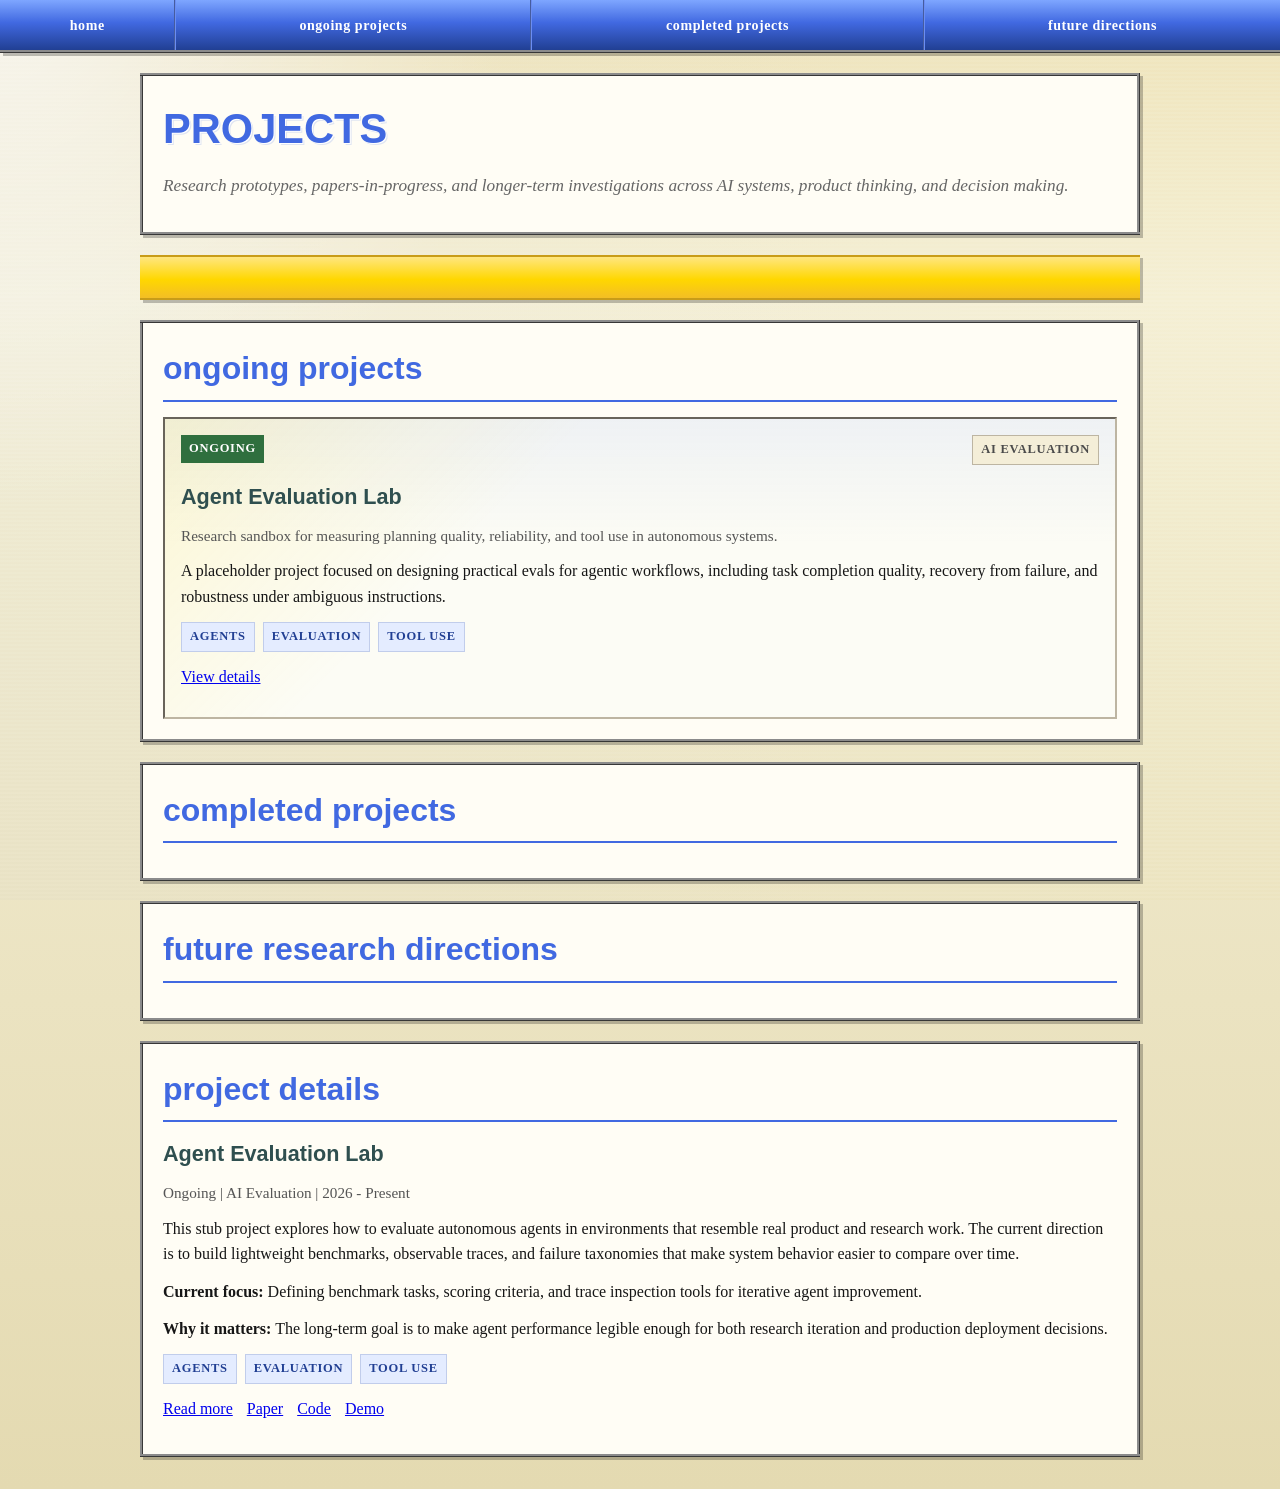
==== pages/projects.html @ 2d826533 "modified:   about.json 	renamed:    headshot.jpg -> images/headshot.jpg 	modified:   index.html 	new" ====
<!DOCTYPE html>
<html lang="en">
<head>
    <meta charset="UTF-8">
    <meta name="viewport" content="width=device-width, initial-scale=1.0">
    <title>Kevin Loving - Projects</title>
    <link rel="stylesheet" href="../style.css">
</head>
<body>
    <div class="navbar">
        <table>
            <tr>
                <td><a href="../index.html">home</a></td>
                <td><a href="#ongoing">ongoing projects</a></td>
                <td><a href="#completed">completed projects</a></td>
                <td><a href="#future">future directions</a></td>
            </tr>
        </table>
    </div>

    <div class="container">
        <table class="section-table">
            <tr>
                <td>
                    <h1>projects</h1>
                    <p class="tagline">Research prototypes, papers-in-progress, and longer-term investigations across AI systems, product thinking, and decision making.</p>
                </td>
            </tr>
        </table>

        <div class="marquee">
            <div class="marquee-content">Ongoing experiments, completed work, and future research directions with clear paths to papers, code, and demos.</div>
        </div>

        <table class="section-table" id="ongoing">
            <tr>
                <td>
                    <h2>ongoing projects</h2>
                    <div class="project-grid" id="ongoing-grid"></div>
                </td>
            </tr>
        </table>

        <table class="section-table" id="completed">
            <tr>
                <td>
                    <h2>completed projects</h2>
                    <div class="project-grid" id="completed-grid"></div>
                </td>
            </tr>
        </table>

        <table class="section-table" id="future">
            <tr>
                <td>
                    <h2>future research directions</h2>
                    <div class="project-grid" id="future-grid"></div>
                </td>
            </tr>
        </table>

        <table class="section-table" id="details">
            <tr>
                <td>
                    <h2>project details</h2>
                    <div id="project-details-list"></div>
                </td>
            </tr>
        </table>
    </div>

    <script>
        const statusSections = {
            ongoing: {
                gridId: 'ongoing-grid',
                ctaLabel: 'View details'
            },
            completed: {
                gridId: 'completed-grid',
                ctaLabel: 'Review outcomes'
            },
            future: {
                gridId: 'future-grid',
                ctaLabel: 'See direction'
            }
        };

        function createTagList(tags) {
            const tagList = document.createElement('div');
            tagList.className = 'tag-list';

            tags.forEach((tag) => {
                const pill = document.createElement('span');
                pill.className = 'tag-pill';
                pill.textContent = tag;
                tagList.appendChild(pill);
            });

            return tagList;
        }

        function appendProjectLinks(container, links) {
            const linkRow = document.createElement('p');
            linkRow.className = 'link-list';

            const detailLink = document.createElement('a');
            detailLink.href = `#${links.slug}`;
            detailLink.textContent = 'Read more';
            linkRow.appendChild(detailLink);

            links.items.forEach((link) => {
                const anchor = document.createElement('a');
                anchor.href = link.url;
                anchor.textContent = link.label;
                linkRow.appendChild(anchor);
            });

            container.appendChild(linkRow);
        }

        function renderProjectCards(projects) {
            projects.forEach((project) => {
                const sectionConfig = statusSections[project.status];
                const grid = document.getElementById(sectionConfig.gridId);

                const card = document.createElement('div');
                card.className = 'project-card';

                const topRow = document.createElement('div');
                topRow.className = 'project-card-top';

                const status = document.createElement('span');
                status.className = `project-status status-${project.status}`;
                status.textContent = project.status_label;
                topRow.appendChild(status);

                const category = document.createElement('span');
                category.className = 'project-category';
                category.textContent = project.category;
                topRow.appendChild(category);

                card.appendChild(topRow);

                const title = document.createElement('h3');
                title.textContent = project.title;
                card.appendChild(title);

                const meta = document.createElement('p');
                meta.className = 'meta';
                meta.textContent = project.meta;
                card.appendChild(meta);

                const summary = document.createElement('p');
                summary.textContent = project.summary;
                card.appendChild(summary);

                card.appendChild(createTagList(project.tags));

                const cta = document.createElement('p');
                cta.className = 'project-cta';

                const ctaLink = document.createElement('a');
                ctaLink.href = `#${project.slug}`;
                ctaLink.textContent = sectionConfig.ctaLabel;
                cta.className = 'link-list';
                cta.appendChild(ctaLink);
                card.appendChild(cta);

                grid.appendChild(card);
            });
        }

        function renderProjectDetails(projects) {
            const details = document.getElementById('project-details-list');

            projects.forEach((project) => {
                const section = document.createElement('div');
                section.className = 'full-text';
                section.id = project.slug;

                const title = document.createElement('h3');
                title.textContent = project.title;
                section.appendChild(title);

                const detailMeta = document.createElement('p');
                detailMeta.className = 'meta';
                detailMeta.textContent = `${project.status_label} | ${project.category} | ${project.timeline}`;
                section.appendChild(detailMeta);

                const overview = document.createElement('p');
                overview.textContent = project.description;
                section.appendChild(overview);

                const focus = document.createElement('p');
                focus.innerHTML = `<strong>Current focus:</strong> ${project.focus}`;
                section.appendChild(focus);

                const outcomes = document.createElement('p');
                outcomes.innerHTML = `<strong>Why it matters:</strong> ${project.impact}`;
                section.appendChild(outcomes);

                section.appendChild(createTagList(project.tags));
                appendProjectLinks(section, { slug: project.slug, items: project.links });

                details.appendChild(section);
            });
        }

        fetch('./projects.json')
            .then((response) => response.json())
            .then((data) => {
                renderProjectCards(data.projects);
                renderProjectDetails(data.projects);
            })
            .catch((error) => {
                console.error('Failed to load projects.json', error);
            });

        const marqueeContent = document.querySelector('.marquee-content');
        if (marqueeContent) {
            marqueeContent.innerHTML = marqueeContent.innerHTML + ' ' + marqueeContent.innerHTML;
        }
    </script>
</body>
</html>
---- style.css ----
:root {
    --page-bg: #f5f0d8;
    --page-accent: #4169e1;
    --page-accent-light: #7ea6ff;
    --page-accent-dark: #213f93;
    --panel-bg: #fffdf5;
    --panel-alt: #ece7d2;
    --border-ui: #8b8b8b;
    --border-soft: #bdb5a2;
    --text-main: #161616;
    --text-muted: #666666;
    --link: #0000ee;
    --link-visited: #551a8b;
    --link-hover: #cc0000;
    --gold: #ffd700;
    --gold-dark: #c89c18;
    --success: #00ff66;
    --shadow: 3px 3px 0 rgba(0, 0, 0, 0.24);
    --content-width: 1000px;
    --space-1: 8px;
    --space-2: 12px;
    --space-3: 16px;
    --space-4: 20px;
    --space-5: 28px;
}

* {
    margin: 0;
    padding: 0;
    box-sizing: border-box;
}

html {
    scroll-behavior: smooth;
}

body {
    background:
        radial-gradient(circle at top left, rgba(255, 255, 255, 0.72), transparent 26%),
        linear-gradient(180deg, #efe4bd 0%, var(--page-bg) 20%, #e4dab1 100%);
    color: var(--text-main);
    font-family: "Times New Roman", Times, serif;
    line-height: 1.6;
}

body::before {
    content: "";
    position: fixed;
    inset: 0;
    pointer-events: none;
    background-image:
        linear-gradient(rgba(255, 255, 255, 0.08) 50%, transparent 50%),
        linear-gradient(90deg, rgba(65, 105, 225, 0.04), rgba(255, 215, 0, 0.03));
    background-size: 100% 4px, 100% 100%;
    opacity: 0.55;
}

a {
    color: var(--link);
    text-decoration: underline;
}

a:visited {
    color: var(--link-visited);
}

a:hover {
    color: var(--link-hover);
}

img {
    max-width: 100%;
    display: block;
}

.navbar {
    position: sticky;
    top: 0;
    z-index: 1000;
    background: linear-gradient(180deg, var(--page-accent-light) 0%, var(--page-accent) 45%, var(--page-accent-dark) 100%);
    border-bottom: 3px ridge var(--border-ui);
    box-shadow: var(--shadow);
}

.navbar table,
.header-table,
.section-table,
.footer-table {
    width: 100%;
    border-collapse: collapse;
}

.navbar td {
    padding: 12px 18px;
    text-align: center;
    border-right: 2px outset #6b8df2;
}

.navbar td:last-child {
    border-right: 0;
}

.navbar a,
.navbar a:visited {
    color: #ffffff;
    text-decoration: none;
    font-size: 14px;
    font-weight: bold;
    text-transform: lowercase;
    letter-spacing: 0.04em;
}

.navbar a:hover {
    color: var(--gold);
    text-decoration: underline;
}

.container {
    width: min(90%, var(--content-width));
    margin: var(--space-4) auto 32px;
    position: relative;
    z-index: 1;
}

.header-table,
.section-table,
.footer-table {
    background: var(--panel-bg);
    border: 3px ridge var(--border-ui);
    box-shadow: var(--shadow);
}

.header-table {
    margin-bottom: var(--space-4);
    background:
        linear-gradient(135deg, rgba(255, 215, 0, 0.11), transparent 40%),
        var(--panel-bg);
}

.section-table {
    margin-bottom: var(--space-4);
}

.footer-table {
    margin-top: var(--space-4);
    background: linear-gradient(180deg, #efefef 0%, #dedede 100%);
}

.header-table td,
.section-table td,
.footer-table td {
    padding: var(--space-4);
}

.header-left {
    width: 70%;
}

.headshot-cell {
    width: 30%;
    text-align: right;
}

h1,
h2,
h3 {
    font-family: "Trebuchet MS", Verdana, sans-serif;
    font-weight: bold;
}

h1 {
    color: var(--page-accent);
    font-size: clamp(2rem, 4vw, 2.6rem);
    margin-bottom: 10px;
    text-shadow: 1px 1px 0 #ffffff, 2px 2px 0 rgba(65, 105, 225, 0.16);
    text-transform: uppercase;
}

h2 {
    color: var(--page-accent);
    font-size: clamp(1.6rem, 3vw, 2rem);
    margin-bottom: 15px;
    padding-bottom: 5px;
    border-bottom: 2px solid var(--page-accent);
}

h3 {
    color: #2f4f4f;
    font-size: 1.35rem;
    margin: 15px 0 10px;
}

p {
    margin-bottom: 12px;
}

ul {
    margin: 0 0 15px 30px;
}

li {
    margin-bottom: 8px;
    line-height: 1.8;
}

.tagline {
    color: var(--text-muted);
    font-size: 1.08rem;
    font-style: italic;
}

.headshot {
    width: 150px;
    height: 150px;
    display: inline-flex;
    align-items: center;
    justify-content: center;
    overflow: hidden;
    border: 3px solid var(--page-accent);
    border-radius: 50%;
    background: #d8d8d8;
    box-shadow: var(--shadow);
    animation: rotate90 3s linear infinite;
}

.headshot img {
    width: 100%;
    height: 100%;
    object-fit: cover;
    border-radius: 50%;
}

.marquee {
    margin: 20px 0;
    overflow: hidden;
    white-space: nowrap;
    background: linear-gradient(180deg, #ffe67f 0%, var(--gold) 55%, #f3be25 100%);
    color: #000000;
    padding: 8px 0;
    border-top: 2px solid var(--gold-dark);
    border-bottom: 2px solid var(--gold-dark);
    box-shadow: var(--shadow);
}

.marquee-content {
    display: inline-block;
    padding-left: 100%;
    font-weight: bold;
    letter-spacing: 0.04em;
    animation: scroll 24s linear infinite;
}

.counter {
    display: inline-block;
    margin: 10px 0;
    padding: 8px 15px;
    border: 2px inset var(--border-ui);
    background: #000000;
    color: var(--success);
    font-family: "Courier New", monospace;
    font-size: 0.9em;
    text-shadow: 0 0 4px rgba(0, 255, 102, 0.6);
}

.construction {
    margin: 20px 0;
    padding: 10px;
    text-align: center;
    font-weight: bold;
    border: 3px ridge var(--border-ui);
    background:
        repeating-linear-gradient(135deg, #ffd54a 0 16px, #111111 16px 32px);
    color: #ffffff;
    text-shadow: 1px 1px 0 #000000;
    letter-spacing: 0.06em;
}

.construction::before,
.construction::after {
    content: " [ ! ] ";
}

.button-table {
    margin: 15px auto;
    border-collapse: separate;
    border-spacing: 10px;
}

.button-list {
    display: flex;
    justify-content: center;
    flex-wrap: wrap;
    gap: 10px;
    margin-top: 15px;
}

.button,
.button:visited {
    display: inline-block;
    padding: 10px 18px;
    color: #1b1b1b;
    text-decoration: none;
    text-transform: uppercase;
    letter-spacing: 0.08em;
    font-size: 0.9em;
    font-weight: bold;
    cursor: pointer;
    background: linear-gradient(180deg, #fff8dc 0%, #e0c98f 100%);
    border: 3px outset #c9a227;
    box-shadow: 2px 2px 0 #6b4f1d;
}

.button:hover {
    color: #8b0000;
    background: linear-gradient(180deg, #ffe9a8 0%, #d7b56d 100%);
    border-style: inset;
}

.writing-grid {
    display: grid;
    grid-template-columns: repeat(auto-fit, minmax(260px, 1fr));
    gap: 16px;
}

.project-grid {
    display: grid;
    grid-template-columns: repeat(auto-fit, minmax(280px, 1fr));
    gap: 16px;
}

.writing-card {
    padding: 16px;
    border: 2px inset var(--border-soft);
    background:
        linear-gradient(180deg, rgba(65, 105, 225, 0.07), transparent 36%),
        #fcfcf5;
}

.project-card {
    padding: 16px;
    border: 2px inset var(--border-soft);
    background:
        linear-gradient(135deg, rgba(255, 215, 0, 0.14), transparent 34%),
        linear-gradient(180deg, rgba(65, 105, 225, 0.07), transparent 42%),
        #fcfcf5;
}

.project-card-top {
    display: flex;
    justify-content: space-between;
    align-items: flex-start;
    gap: 10px;
    margin-bottom: 10px;
}

.project-status,
.project-category,
.tag-pill {
    display: inline-block;
    padding: 4px 8px;
    font-size: 0.78em;
    font-weight: bold;
    letter-spacing: 0.06em;
    text-transform: uppercase;
}

.project-status {
    color: #ffffff;
}

.status-ongoing {
    background: #2f6f3e;
}

.status-completed {
    background: #5a4ea1;
}

.status-future {
    background: #8b4b16;
}

.project-category {
    border: 1px solid var(--border-soft);
    background: #f4eed8;
    color: #4b4b4b;
}

.tag-list {
    display: flex;
    flex-wrap: wrap;
    gap: 8px;
    margin: 12px 0;
}

.tag-pill {
    background: #e4ecff;
    color: var(--page-accent-dark);
    border: 1px solid rgba(33, 63, 147, 0.18);
}

.writing-type {
    display: inline-block;
    margin-bottom: 10px;
    padding: 4px 8px;
    background: var(--page-accent);
    color: #ffffff;
    font-size: 0.85em;
    font-weight: bold;
    text-transform: uppercase;
    letter-spacing: 0.08em;
}

.meta,
.status-note,
.footer-table td {
    color: #555555;
}

.meta {
    font-size: 0.95em;
    margin-bottom: 10px;
}

.link-list a {
    margin-right: 14px;
}

.full-text {
    margin-bottom: 18px;
    padding-bottom: 18px;
    border-bottom: 1px dotted #888888;
}

.full-text:last-child {
    margin-bottom: 0;
    padding-bottom: 0;
    border-bottom: 0;
}

.status-note {
    font-style: italic;
}

#contact td {
    text-align: center;
}

.footer-table td {
    text-align: center;
    font-size: 0.9em;
}

.footer-small {
    font-size: 0.8em;
}

@keyframes rotate90 {
    0% { transform: rotate(0deg); }
    60% { transform: rotate(90deg); }
    75% { transform: rotate(180deg); }
    90% { transform: rotate(270deg); }
    100% { transform: rotate(360deg); }
}

@keyframes scroll {
    0% { transform: translate(0, 0); }
    100% { transform: translate(-100%, 0); }
}

@media (max-width: 768px) {
    .container {
        width: min(94%, var(--content-width));
    }

    .navbar td {
        padding: 10px 8px;
    }

    .header-table td {
        display: block;
        width: 100% !important;
        text-align: center;
    }

    .headshot {
        margin: 10px auto;
    }
}
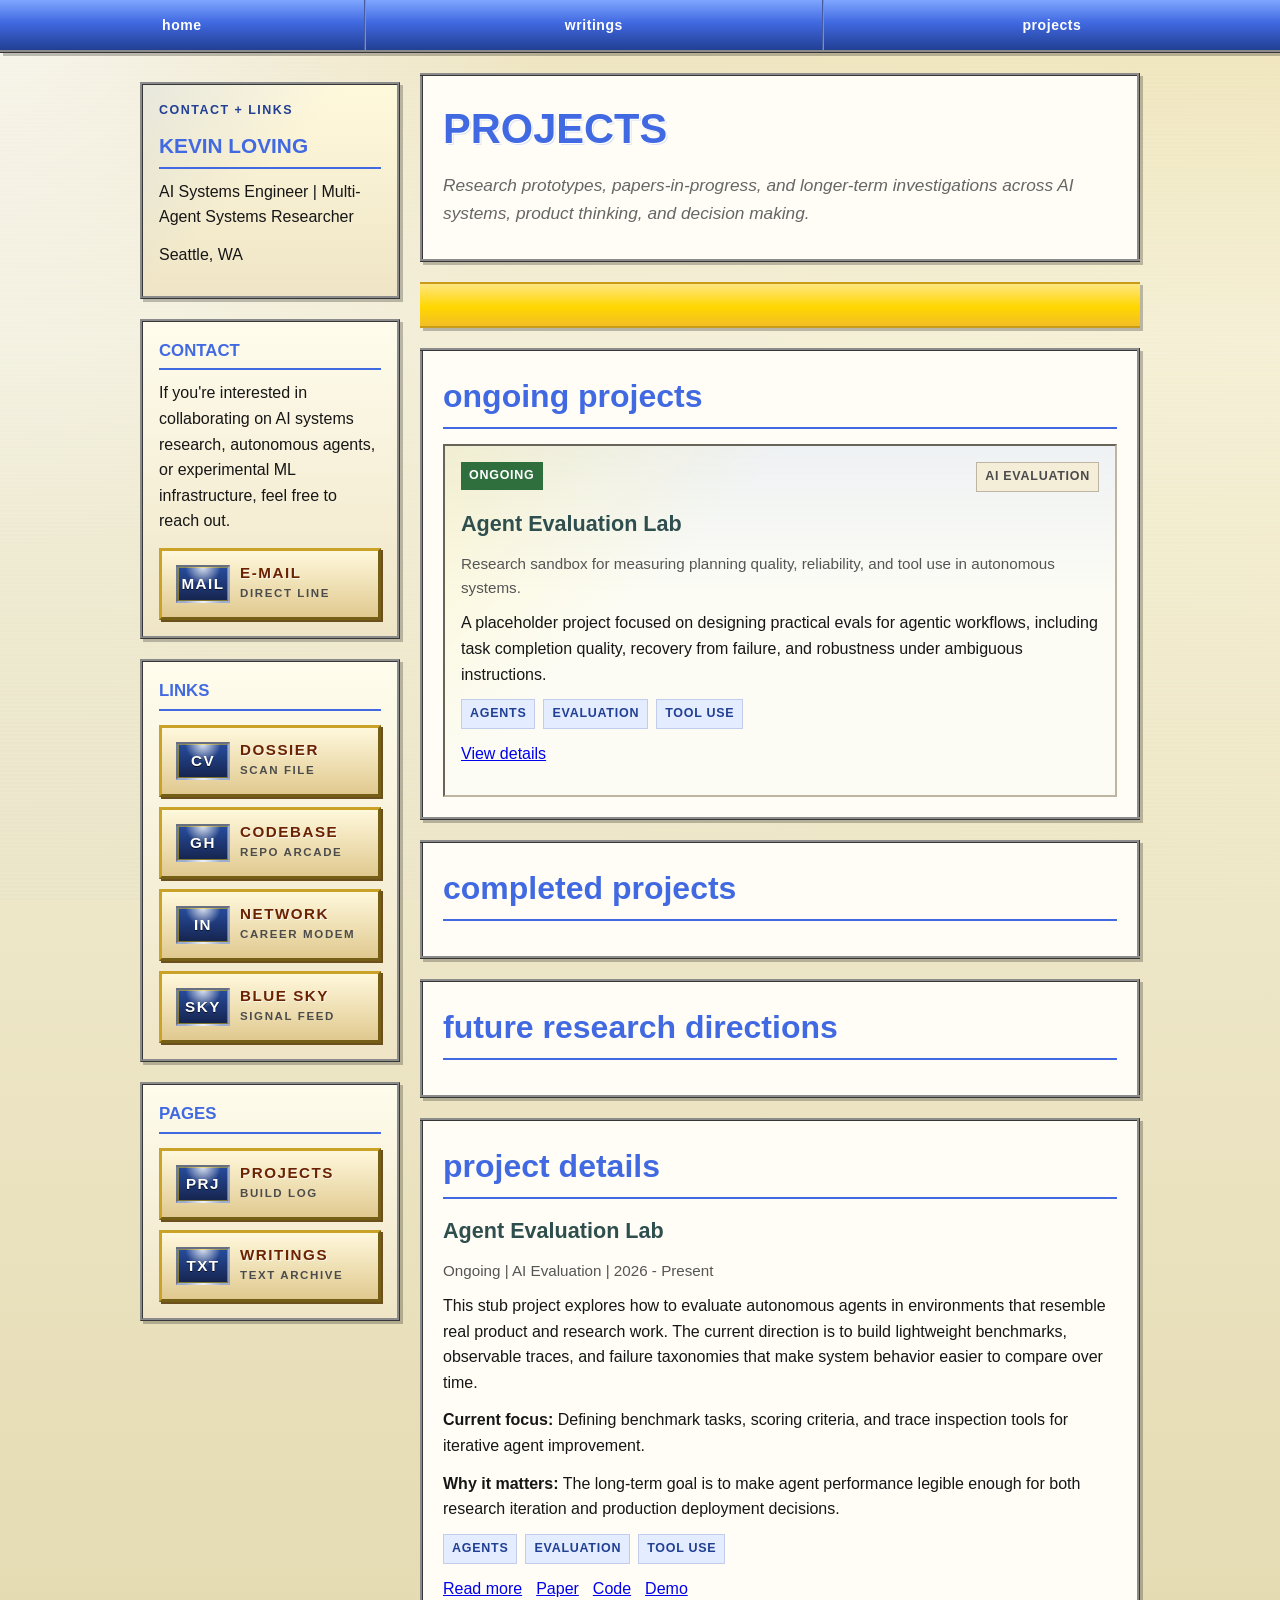
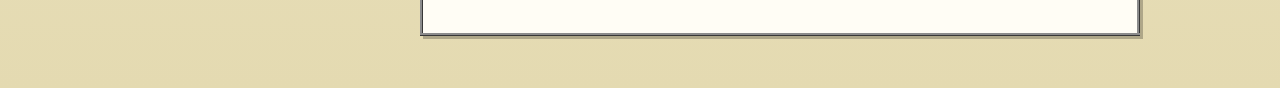
==== commit 2af0c7d7: "Changes to be committed: 	modified:   about.json 	modified:   index.html 	modified:   pages/projects" ====
--- a/pages/projects.html
+++ b/pages/projects.html
@@ -11,64 +11,70 @@
         <table>
             <tr>
                 <td><a href="../index.html">home</a></td>
-                <td><a href="#ongoing">ongoing projects</a></td>
-                <td><a href="#completed">completed projects</a></td>
-                <td><a href="#future">future directions</a></td>
+                <td><a href="writings.html">writings</a></td>
+                <td><a href="projects.html">projects</a></td>
             </tr>
         </table>
     </div>
 
     <div class="container">
-        <table class="section-table">
-            <tr>
-                <td>
-                    <h1>projects</h1>
-                    <p class="tagline">Research prototypes, papers-in-progress, and longer-term investigations across AI systems, product thinking, and decision making.</p>
-                </td>
-            </tr>
-        </table>
-
-        <div class="marquee">
-            <div class="marquee-content">Ongoing experiments, completed work, and future research directions with clear paths to papers, code, and demos.</div>
+        <div class="page-shell">
+            <aside id="site-sidebar" data-base-path=".."></aside>
+
+            <div class="content-column">
+                <table class="section-table">
+                    <tr>
+                        <td>
+                            <h1>projects</h1>
+                            <p class="tagline">Research prototypes, papers-in-progress, and longer-term investigations across AI systems, product thinking, and decision making.</p>
+                        </td>
+                    </tr>
+                </table>
+
+                <div class="marquee">
+                    <div class="marquee-content">Ongoing experiments, completed work, and future research directions with clear paths to papers, code, and demos.</div>
+                </div>
+
+                <table class="section-table" id="ongoing">
+                    <tr>
+                        <td>
+                            <h2>ongoing projects</h2>
+                            <div class="project-grid" id="ongoing-grid"></div>
+                        </td>
+                    </tr>
+                </table>
+
+                <table class="section-table" id="completed">
+                    <tr>
+                        <td>
+                            <h2>completed projects</h2>
+                            <div class="project-grid" id="completed-grid"></div>
+                        </td>
+                    </tr>
+                </table>
+
+                <table class="section-table" id="future">
+                    <tr>
+                        <td>
+                            <h2>future research directions</h2>
+                            <div class="project-grid" id="future-grid"></div>
+                        </td>
+                    </tr>
+                </table>
+
+                <table class="section-table" id="details">
+                    <tr>
+                        <td>
+                            <h2>project details</h2>
+                            <div id="project-details-list"></div>
+                        </td>
+                    </tr>
+                </table>
+            </div>
         </div>
-
-        <table class="section-table" id="ongoing">
-            <tr>
-                <td>
-                    <h2>ongoing projects</h2>
-                    <div class="project-grid" id="ongoing-grid"></div>
-                </td>
-            </tr>
-        </table>
-
-        <table class="section-table" id="completed">
-            <tr>
-                <td>
-                    <h2>completed projects</h2>
-                    <div class="project-grid" id="completed-grid"></div>
-                </td>
-            </tr>
-        </table>
-
-        <table class="section-table" id="future">
-            <tr>
-                <td>
-                    <h2>future research directions</h2>
-                    <div class="project-grid" id="future-grid"></div>
-                </td>
-            </tr>
-        </table>
-
-        <table class="section-table" id="details">
-            <tr>
-                <td>
-                    <h2>project details</h2>
-                    <div id="project-details-list"></div>
-                </td>
-            </tr>
-        </table>
     </div>
 
+    <script src="../shared/sidebar.js"></script>
     <script>
         const statusSections = {
             ongoing: {
--- a/style.css
+++ b/style.css
@@ -17,6 +17,7 @@
     --success: #00ff66;
     --shadow: 3px 3px 0 rgba(0, 0, 0, 0.24);
     --content-width: 1000px;
+    --font-body: "Trebuchet MS", Verdana, sans-serif;
     --space-1: 8px;
     --space-2: 12px;
     --space-3: 16px;
@@ -39,7 +40,7 @@
         radial-gradient(circle at top left, rgba(255, 255, 255, 0.72), transparent 26%),
         linear-gradient(180deg, #efe4bd 0%, var(--page-bg) 20%, #e4dab1 100%);
     color: var(--text-main);
-    font-family: "Times New Roman", Times, serif;
+    font-family: var(--font-body);
     line-height: 1.6;
 }
 
@@ -120,6 +121,17 @@
     margin: var(--space-4) auto 32px;
     position: relative;
     z-index: 1;
+}
+
+.page-shell {
+    display: grid;
+    grid-template-columns: 260px minmax(0, 1fr);
+    gap: var(--space-4);
+    align-items: start;
+}
+
+.content-column {
+    min-width: 0;
 }
 
 .header-table,
@@ -280,6 +292,22 @@
     content: " [ ! ] ";
 }
 
+.flavor-text {
+    margin: -2px 0 18px;
+    text-align: center;
+    font-size: 0.9rem;
+    font-weight: bold;
+    letter-spacing: 0.18em;
+    text-transform: uppercase;
+    color: transparent;
+    background: linear-gradient(90deg, #ff4d6d, #ffb703, #00b4d8, #8338ec, #ff4d6d);
+    background-size: 220% auto;
+    -webkit-background-clip: text;
+    background-clip: text;
+    text-shadow: 0 0 10px rgba(255, 183, 3, 0.25);
+    animation: flavor-shift 4.5s linear infinite;
+}
+
 .button-table {
     margin: 15px auto;
     border-collapse: separate;
@@ -316,6 +344,132 @@
     border-style: inset;
 }
 
+.sidebar-menu {
+    position: sticky;
+    top: 82px;
+}
+
+.sidebar-panel {
+    margin-bottom: var(--space-4);
+    padding: var(--space-3);
+    background: linear-gradient(180deg, #fffced 0%, #efe5c6 100%);
+    border: 3px ridge var(--border-ui);
+    box-shadow: var(--shadow);
+}
+
+.sidebar-profile {
+    background:
+        linear-gradient(135deg, rgba(65, 105, 225, 0.12), transparent 44%),
+        linear-gradient(180deg, #fff9dc 0%, #efe5c6 100%);
+}
+
+.sidebar-kicker {
+    margin-bottom: 8px;
+    color: var(--page-accent-dark);
+    font-size: 0.78rem;
+    font-weight: bold;
+    letter-spacing: 0.12em;
+}
+
+.sidebar-name,
+.sidebar-title {
+    margin-bottom: 10px;
+    color: var(--page-accent);
+    font-family: "Trebuchet MS", Verdana, sans-serif;
+    font-weight: bold;
+    text-transform: uppercase;
+}
+
+.sidebar-name {
+    font-size: 1.3rem;
+}
+
+.sidebar-title {
+    font-size: 1.05rem;
+    border-bottom: 2px solid var(--page-accent);
+    padding-bottom: 4px;
+}
+
+.sidebar-button-list {
+    display: flex;
+    flex-direction: column;
+    gap: 10px;
+    margin-top: 14px;
+}
+
+.sidebar-button,
+.sidebar-button:visited {
+    width: 100%;
+    text-align: center;
+    padding: 8px 12px;
+}
+
+.sidebar-button-logo {
+    display: grid;
+    grid-template-columns: 54px minmax(0, 1fr);
+    align-items: center;
+    gap: 10px;
+    min-height: 50px;
+    padding: 2px;
+}
+
+.sidebar-button-badge {
+    display: inline-flex;
+    align-items: center;
+    justify-content: center;
+    min-height: 38px;
+    padding: 4px 6px;
+    border: 2px inset rgba(255, 255, 255, 0.55);
+    background:
+        radial-gradient(circle at top, rgba(255, 255, 255, 0.85), transparent 42%),
+        linear-gradient(180deg, #274c9e 0%, #16244d 100%);
+    color: #ffffff;
+    font-family: "Trebuchet MS", Verdana, sans-serif;
+    font-size: 0.95rem;
+    font-weight: bold;
+    letter-spacing: 0.1em;
+    text-shadow: 0 1px 0 rgba(0, 0, 0, 0.7);
+    box-shadow: inset 0 0 0 1px rgba(255, 215, 0, 0.45);
+}
+
+.sidebar-button-branding {
+    display: flex;
+    flex-direction: column;
+    align-items: flex-start;
+    gap: 2px;
+    min-width: 0;
+    text-align: left;
+}
+
+.sidebar-button-wordmark {
+    color: #6b2200;
+    font-family: "Trebuchet MS", Verdana, sans-serif;
+    font-size: 0.95rem;
+    font-weight: bold;
+    letter-spacing: 0.1em;
+    line-height: 1.1;
+    text-shadow: 1px 1px 0 rgba(255, 255, 255, 0.75);
+}
+
+.sidebar-button-sublabel {
+    color: #4c4c4c;
+    font-size: 0.72rem;
+    letter-spacing: 0.14em;
+    text-transform: uppercase;
+}
+
+.sidebar-button-accessible {
+    position: absolute;
+    width: 1px;
+    height: 1px;
+    padding: 0;
+    margin: -1px;
+    overflow: hidden;
+    clip: rect(0, 0, 0, 0);
+    white-space: nowrap;
+    border: 0;
+}
+
 .writing-grid {
     display: grid;
     grid-template-columns: repeat(auto-fit, minmax(260px, 1fr));
@@ -468,9 +622,22 @@
     100% { transform: translate(-100%, 0); }
 }
 
+@keyframes flavor-shift {
+    0% { background-position: 0% center; }
+    100% { background-position: 220% center; }
+}
+
 @media (max-width: 768px) {
     .container {
         width: min(94%, var(--content-width));
+    }
+
+    .page-shell {
+        grid-template-columns: 1fr;
+    }
+
+    .sidebar-menu {
+        position: static;
     }
 
     .navbar td {
